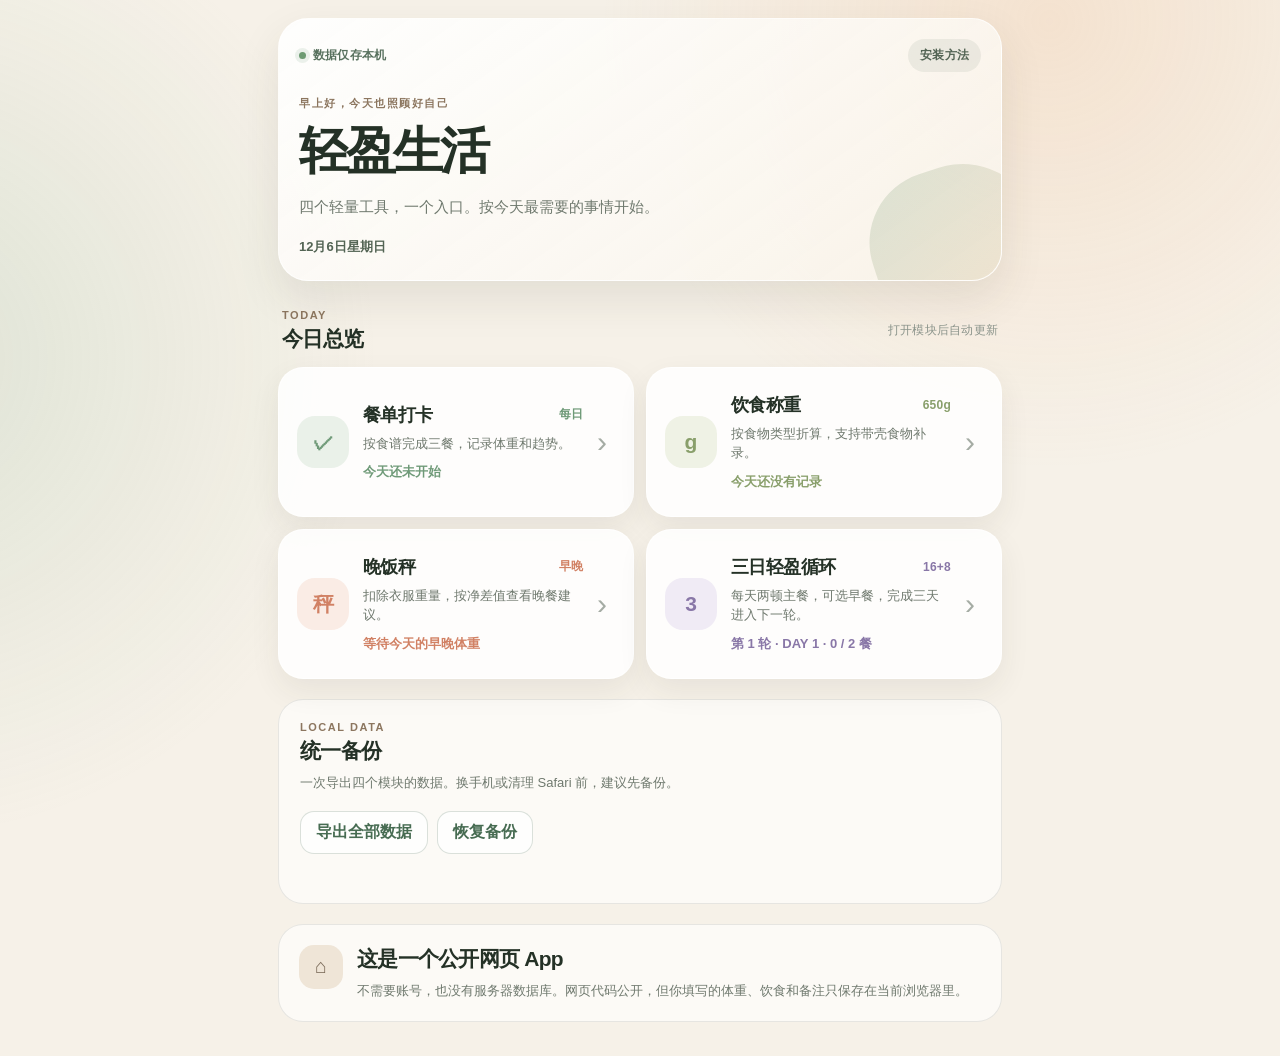
==== index.html @ 8e560f35 "Add unified PWA main files" ====
<!doctype html>
<html lang="zh-CN">
  <head>
    <meta charset="UTF-8" />
    <meta name="viewport" content="width=device-width, initial-scale=1, viewport-fit=cover" />
    <meta name="theme-color" content="#f6f1e8" />
    <meta name="description" content="把餐单打卡、饮食称重、晚餐体重判断和三日饮食循环放在一个 iPhone 主屏幕应用中。数据仅保存在本机。" />
    <meta name="apple-mobile-web-app-capable" content="yes" />
    <meta name="apple-mobile-web-app-status-bar-style" content="default" />
    <meta name="apple-mobile-web-app-title" content="轻盈生活" />
    <meta name="format-detection" content="telephone=no" />
    <link rel="manifest" href="./manifest.webmanifest" />
    <link rel="apple-touch-icon" href="./apple-touch-icon.png" />
    <link rel="icon" type="image/png" sizes="192x192" href="./icon-192.png" />
    <link rel="stylesheet" href="./styles.css?v=1" />
    <title>轻盈生活｜饮食与体重助手</title>
  </head>
  <body>
    <div class="page-shell">
      <header class="hero">
        <div class="hero-topline">
          <span class="privacy-chip"><i aria-hidden="true"></i> 数据仅存本机</span>
          <button class="install-button" id="installOpen" type="button">安装方法</button>
        </div>
        <p class="eyebrow" id="greeting">今天也照顾好自己</p>
        <h1>轻盈生活</h1>
        <p class="hero-copy">四个轻量工具，一个入口。按今天最需要的事情开始。</p>
        <div class="hero-date" id="todayLabel"></div>
      </header>

      <main>
        <section aria-labelledby="overviewTitle">
          <div class="section-heading">
            <div>
              <p class="section-kicker">TODAY</p>
              <h2 id="overviewTitle">今日总览</h2>
            </div>
            <span class="refresh-note">打开模块后自动更新</span>
          </div>

          <div class="module-grid">
            <a class="module-card checkin-card" href="./modules/checkin/" data-module="checkin">
              <div class="module-icon" aria-hidden="true">✓</div>
              <div class="module-copy">
                <div class="module-title-row"><h3>餐单打卡</h3><span>每日</span></div>
                <p>按食谱完成三餐，记录体重和趋势。</p>
                <strong class="module-status" id="checkinStatus">今天还未开始</strong>
              </div>
              <span class="module-arrow" aria-hidden="true">›</span>
            </a>

            <a class="module-card weight-card" href="./modules/weight-log/" data-module="weight-log">
              <div class="module-icon" aria-hidden="true">g</div>
              <div class="module-copy">
                <div class="module-title-row"><h3>饮食称重</h3><span>650g</span></div>
                <p>按食物类型折算，支持带壳食物补录。</p>
                <strong class="module-status" id="weightStatus">今天还没有记录</strong>
              </div>
              <span class="module-arrow" aria-hidden="true">›</span>
            </a>

            <a class="module-card dinner-card" href="./modules/dinner/" data-module="dinner">
              <div class="module-icon" aria-hidden="true">秤</div>
              <div class="module-copy">
                <div class="module-title-row"><h3>晚饭秤</h3><span>早晚</span></div>
                <p>扣除衣服重量，按净差值查看晚餐建议。</p>
                <strong class="module-status" id="dinnerStatus">等待今天的早晚体重</strong>
              </div>
              <span class="module-arrow" aria-hidden="true">›</span>
            </a>

            <a class="module-card loop-card" href="./modules/loop/" data-module="loop">
              <div class="module-icon" aria-hidden="true">3</div>
              <div class="module-copy">
                <div class="module-title-row"><h3>三日轻盈循环</h3><span>16+8</span></div>
                <p>每天两顿主餐，可选早餐，完成三天进入下一轮。</p>
                <strong class="module-status" id="loopStatus">DAY 1 · 0 / 2 餐</strong>
              </div>
              <span class="module-arrow" aria-hidden="true">›</span>
            </a>
          </div>
        </section>

        <section class="data-card" aria-labelledby="dataTitle">
          <div>
            <p class="section-kicker">LOCAL DATA</p>
            <h2 id="dataTitle">统一备份</h2>
            <p>一次导出四个模块的数据。换手机或清理 Safari 前，建议先备份。</p>
          </div>
          <div class="data-actions">
            <button class="secondary-button" id="exportAll" type="button">导出全部数据</button>
            <label class="secondary-button file-button" for="importAll">恢复备份</label>
            <input id="importAll" type="file" accept="application/json,.json" />
          </div>
          <p class="data-message" id="dataMessage" role="status"></p>
        </section>

        <section class="about-card">
          <div class="about-icon" aria-hidden="true">⌂</div>
          <div>
            <h2>这是一个公开网页 App</h2>
            <p>不需要账号，也没有服务器数据库。网页代码公开，但你填写的体重、饮食和备注只保存在当前浏览器里。</p>
          </div>
        </section>
      </main>
    </div>

    <dialog id="installDialog">
      <form method="dialog">
        <button class="dialog-close" value="close" aria-label="关闭">×</button>
        <div class="dialog-mark" aria-hidden="true">↗</div>
        <h2>添加到 iPhone 主屏幕</h2>
        <ol>
          <li><span>1</span><p>用 <strong>Safari</strong> 打开本应用。</p></li>
          <li><span>2</span><p>点击底部的 <strong>分享</strong> 按钮。</p></li>
          <li><span>3</span><p>向下滑动，选择 <strong>添加到主屏幕</strong>。</p></li>
          <li><span>4</span><p>点击右上角 <strong>添加</strong>。</p></li>
        </ol>
        <p class="install-tip">如果从微信打开，请先从右上角菜单转到 Safari。</p>
        <button class="primary-button" value="close">知道了</button>
      </form>
    </dialog>

    <div class="toast" id="toast" role="status" aria-live="polite"></div>
    <script src="./app.js?v=2" defer></script>
  </body>
</html>
---- styles.css ----
:root {
  color-scheme: light;
  --ink: #243126;
  --muted: #6f796e;
  --paper: #f6f1e8;
  --surface: rgba(255, 255, 255, 0.86);
  --line: rgba(56, 70, 57, 0.11);
  --green: #476c52;
  --shadow: 0 18px 44px rgba(60, 58, 44, 0.1);
  font-family: -apple-system, BlinkMacSystemFont, "SF Pro Text", "PingFang SC", "Hiragino Sans GB", sans-serif;
}

* { box-sizing: border-box; }

html { min-height: 100%; background: var(--paper); }

body {
  min-width: 320px;
  min-height: 100vh;
  margin: 0;
  color: var(--ink);
  background:
    radial-gradient(circle at 82% 2%, rgba(238, 180, 131, 0.24), transparent 28rem),
    radial-gradient(circle at -8% 34%, rgba(140, 180, 147, 0.22), transparent 30rem),
    var(--paper);
}

button, input { font: inherit; }
button, a, label { -webkit-tap-highlight-color: transparent; }

.page-shell {
  width: min(100%, 760px);
  margin: 0 auto;
  padding: max(18px, env(safe-area-inset-top)) 18px max(34px, env(safe-area-inset-bottom));
}

.hero {
  position: relative;
  overflow: hidden;
  padding: 20px 20px 24px;
  border: 1px solid rgba(255,255,255,.7);
  border-radius: 30px;
  background: linear-gradient(145deg, rgba(255,255,255,.9), rgba(249,244,234,.82));
  box-shadow: var(--shadow);
}

.hero::after {
  position: absolute;
  right: -42px;
  bottom: -56px;
  width: 170px;
  height: 170px;
  border-radius: 48% 52% 62% 38%;
  background: linear-gradient(145deg, rgba(112,155,116,.22), rgba(232,173,118,.2));
  content: "";
  transform: rotate(-18deg);
}

.hero-topline, .section-heading, .module-title-row, .data-actions {
  display: flex;
  align-items: center;
}

.hero-topline { position: relative; z-index: 1; justify-content: space-between; gap: 12px; }

.privacy-chip, .install-button, .refresh-note, .module-title-row span {
  font-size: 12px;
  font-weight: 700;
  letter-spacing: .02em;
}

.privacy-chip {
  display: inline-flex;
  align-items: center;
  gap: 7px;
  color: #58715e;
}

.privacy-chip i { width: 7px; height: 7px; border-radius: 50%; background: #6e9b73; box-shadow: 0 0 0 4px rgba(110,155,115,.13); }

.install-button {
  padding: 8px 12px;
  border: 0;
  border-radius: 999px;
  color: #536454;
  background: rgba(75,104,80,.09);
}

.eyebrow, .section-kicker {
  margin: 24px 0 7px;
  color: #8c765f;
  font-size: 11px;
  font-weight: 800;
  letter-spacing: .14em;
}

.hero h1 { position: relative; z-index: 1; margin: 0; font-size: clamp(34px, 9vw, 50px); letter-spacing: -.06em; }
.hero-copy { position: relative; z-index: 1; max-width: 390px; margin: 10px 0 18px; color: var(--muted); font-size: 15px; line-height: 1.65; }
.hero-date { position: relative; z-index: 1; color: #536454; font-size: 13px; font-weight: 650; }

main { display: grid; gap: 20px; margin-top: 28px; }
.section-heading { justify-content: space-between; gap: 14px; margin: 0 4px 14px; }
.section-heading .section-kicker, .data-card .section-kicker { margin: 0 0 4px; }
.section-heading h2, .data-card h2, .about-card h2 { margin: 0; font-size: 21px; letter-spacing: -.035em; }
.refresh-note { color: #8c958c; font-weight: 500; }

.module-grid { display: grid; gap: 12px; }
.module-card {
  --accent: #6f9a78;
  --soft: #eaf1e9;
  position: relative;
  display: grid;
  grid-template-columns: 52px minmax(0, 1fr) 18px;
  align-items: center;
  gap: 14px;
  min-height: 128px;
  padding: 18px;
  border: 1px solid rgba(255,255,255,.75);
  border-radius: 25px;
  color: inherit;
  text-decoration: none;
  background: var(--surface);
  box-shadow: 0 12px 30px rgba(60,58,44,.075);
}
.module-card:active { transform: scale(.99); }
.weight-card { --accent: #899f6b; --soft: #eff2e5; }
.dinner-card { --accent: #d18164; --soft: #faece5; }
.loop-card { --accent: #8977a7; --soft: #f0ebf5; }

.module-icon {
  display: grid;
  place-items: center;
  width: 52px;
  height: 52px;
  border-radius: 18px;
  color: var(--accent);
  background: var(--soft);
  font-size: 21px;
  font-weight: 850;
}
.module-copy { min-width: 0; }
.module-title-row { justify-content: space-between; gap: 10px; }
.module-title-row h3 { margin: 0; font-size: 18px; letter-spacing: -.03em; }
.module-title-row span { flex: 0 0 auto; color: var(--accent); }
.module-copy p { margin: 7px 0 10px; color: var(--muted); font-size: 13px; line-height: 1.5; }
.module-status { display: block; overflow: hidden; color: var(--accent); font-size: 13px; text-overflow: ellipsis; white-space: nowrap; }
.module-arrow { color: #a5aca4; font-size: 30px; font-weight: 300; }

.data-card, .about-card {
  border: 1px solid var(--line);
  border-radius: 25px;
  background: rgba(255,255,255,.62);
}
.data-card { padding: 21px; }
.data-card > div:first-child > p:last-child, .about-card p { margin: 8px 0 0; color: var(--muted); font-size: 13px; line-height: 1.6; }
.data-actions { flex-wrap: wrap; gap: 9px; margin-top: 17px; }
.secondary-button, .primary-button {
  min-height: 43px;
  padding: 0 15px;
  border-radius: 14px;
  font-weight: 750;
}
.secondary-button { border: 1px solid rgba(71,108,82,.2); color: var(--green); background: rgba(255,255,255,.72); }
.file-button { display: inline-flex; align-items: center; cursor: pointer; }
#importAll { position: absolute; width: 1px; height: 1px; overflow: hidden; opacity: 0; }
.data-message { min-height: 18px; margin: 10px 0 0; color: #667b68; font-size: 12px; }

.about-card { display: grid; grid-template-columns: 44px 1fr; gap: 14px; padding: 20px; }
.about-icon { display: grid; place-items: center; width: 44px; height: 44px; border-radius: 15px; color: #7b6b59; background: #efe5d7; font-size: 20px; }

dialog {
  width: min(calc(100% - 36px), 430px);
  padding: 0;
  border: 0;
  border-radius: 28px;
  color: var(--ink);
  background: #fffdf9;
  box-shadow: 0 30px 80px rgba(45,44,38,.24);
}
dialog::backdrop { background: rgba(32,37,32,.42); backdrop-filter: blur(6px); }
dialog form { position: relative; padding: 27px 23px 22px; }
.dialog-close { position: absolute; top: 14px; right: 15px; width: 34px; height: 34px; border: 0; border-radius: 50%; color: #667067; background: #f1eee8; font-size: 23px; }
.dialog-mark { display: grid; place-items: center; width: 48px; height: 48px; border-radius: 17px; color: #fff; background: var(--green); font-size: 24px; }
dialog h2 { margin: 18px 0 13px; font-size: 24px; }
dialog ol { display: grid; gap: 10px; margin: 0; padding: 0; list-style: none; }
dialog li { display: grid; grid-template-columns: 28px 1fr; gap: 10px; align-items: start; }
dialog li span { display: grid; place-items: center; width: 28px; height: 28px; border-radius: 50%; color: var(--green); background: #edf3ed; font-size: 12px; font-weight: 800; }
dialog li p { margin: 4px 0; color: #566056; font-size: 14px; line-height: 1.45; }
.install-tip { margin: 16px 0; padding: 11px 13px; border-radius: 13px; color: #7d705f; background: #f7f0e6; font-size: 12px; line-height: 1.55; }
.primary-button { width: 100%; border: 0; color: #fff; background: var(--green); }

.toast { position: fixed; left: 50%; bottom: max(22px, env(safe-area-inset-bottom)); z-index: 20; max-width: calc(100% - 36px); padding: 11px 16px; border-radius: 999px; color: #fff; background: rgba(36,49,38,.94); font-size: 13px; opacity: 0; pointer-events: none; transform: translate(-50%, 14px); transition: .2s ease; }
.toast.show { opacity: 1; transform: translate(-50%, 0); }

@media (min-width: 640px) {
  .module-grid { grid-template-columns: repeat(2, minmax(0, 1fr)); }
  .module-card { grid-template-columns: 52px minmax(0, 1fr) 18px; min-height: 150px; }
}

@media (prefers-reduced-motion: reduce) { *, *::before, *::after { scroll-behavior: auto !important; transition: none !important; } }
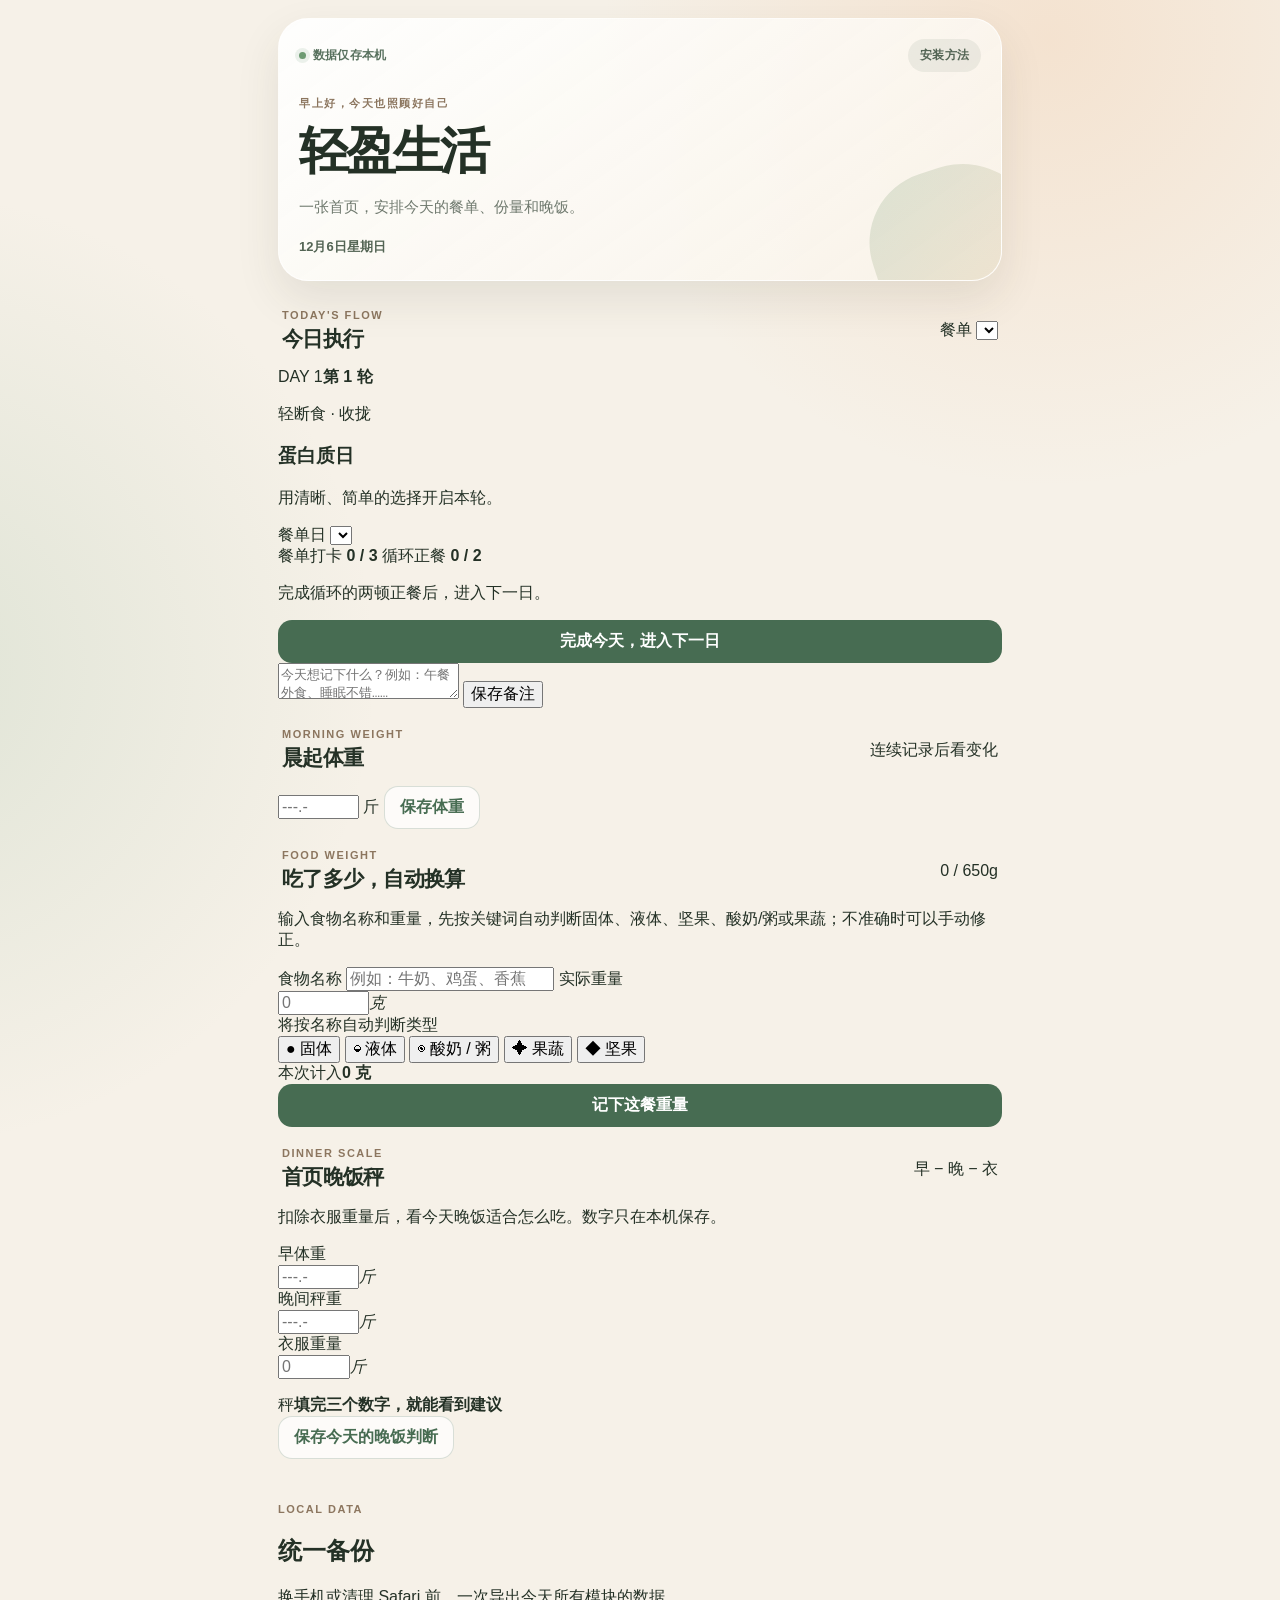
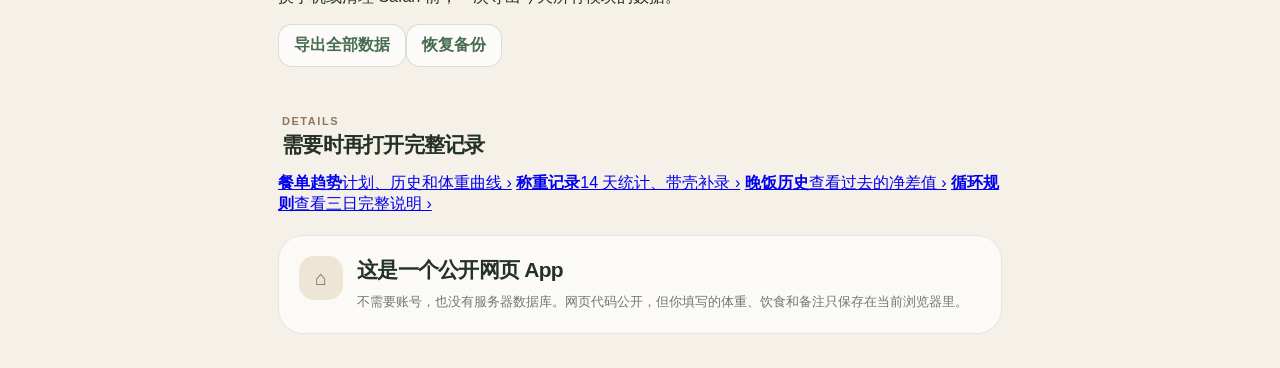
==== commit b7cdc6c1: "Integrate daily execution homepage" ====
--- a/index.html
+++ b/index.html
@@ -4,7 +4,7 @@
     <meta charset="UTF-8" />
     <meta name="viewport" content="width=device-width, initial-scale=1, viewport-fit=cover" />
     <meta name="theme-color" content="#f6f1e8" />
-    <meta name="description" content="把餐单打卡、饮食称重、晚餐体重判断和三日饮食循环放在一个 iPhone 主屏幕应用中。数据仅保存在本机。" />
+    <meta name="description" content="把餐单打卡、三日轻盈循环、食物重量判断和晚饭秤放在一个 iPhone 主屏幕应用中。数据仅保存在本机。" />
     <meta name="apple-mobile-web-app-capable" content="yes" />
     <meta name="apple-mobile-web-app-status-bar-style" content="default" />
     <meta name="apple-mobile-web-app-title" content="轻盈生活" />
@@ -12,8 +12,8 @@
     <link rel="manifest" href="./manifest.webmanifest" />
     <link rel="apple-touch-icon" href="./apple-touch-icon.png" />
     <link rel="icon" type="image/png" sizes="192x192" href="./icon-192.png" />
-    <link rel="stylesheet" href="./styles.css?v=1" />
-    <title>轻盈生活｜饮食与体重助手</title>
+    <link rel="stylesheet" href="./styles.css?v=3" />
+    <title>轻盈生活｜今日执行台</title>
   </head>
   <body>
     <div class="page-shell">
@@ -22,86 +22,150 @@
           <span class="privacy-chip"><i aria-hidden="true"></i> 数据仅存本机</span>
           <button class="install-button" id="installOpen" type="button">安装方法</button>
         </div>
-        <p class="eyebrow" id="greeting">今天也照顾好自己</p>
+        <p class="eyebrow" id="greeting">今日执行台</p>
         <h1>轻盈生活</h1>
-        <p class="hero-copy">四个轻量工具，一个入口。按今天最需要的事情开始。</p>
+        <p class="hero-copy">一张首页，安排今天的餐单、份量和晚饭。</p>
         <div class="hero-date" id="todayLabel"></div>
       </header>
 
       <main>
-        <section aria-labelledby="overviewTitle">
-          <div class="section-heading">
+        <section class="section-card flow-section" aria-labelledby="flowTitle">
+          <div class="section-heading flow-heading">
             <div>
-              <p class="section-kicker">TODAY</p>
-              <h2 id="overviewTitle">今日总览</h2>
+              <p class="section-kicker">TODAY'S FLOW</p>
+              <h2 id="flowTitle">今日执行</h2>
             </div>
-            <span class="refresh-note">打开模块后自动更新</span>
+            <label class="plan-select-label" for="planSelect">
+              <span>餐单</span>
+              <select id="planSelect" aria-label="选择餐单"></select>
+            </label>
           </div>
 
-          <div class="module-grid">
-            <a class="module-card checkin-card" href="./modules/checkin/" data-module="checkin">
-              <div class="module-icon" aria-hidden="true">✓</div>
-              <div class="module-copy">
-                <div class="module-title-row"><h3>餐单打卡</h3><span>每日</span></div>
-                <p>按食谱完成三餐，记录体重和趋势。</p>
-                <strong class="module-status" id="checkinStatus">今天还未开始</strong>
-              </div>
-              <span class="module-arrow" aria-hidden="true">›</span>
-            </a>
+          <div class="flow-summary">
+            <div class="cycle-badge"><span id="cycleDayPill">DAY 1</span><strong id="cycleRound">第 1 轮</strong></div>
+            <div class="flow-summary-copy">
+              <p class="summary-kicker" id="cycleSubtitle">轻断食 · 收拢</p>
+              <h3 id="cycleTitle">蛋白质日</h3>
+              <p id="cycleDescription">用清晰、简单的选择开启本轮。</p>
+            </div>
+            <label class="day-select-label" for="planDaySelect">
+              <span>餐单日</span>
+              <select id="planDaySelect" aria-label="选择餐单日"></select>
+            </label>
+          </div>
 
-            <a class="module-card weight-card" href="./modules/weight-log/" data-module="weight-log">
-              <div class="module-icon" aria-hidden="true">g</div>
-              <div class="module-copy">
-                <div class="module-title-row"><h3>饮食称重</h3><span>650g</span></div>
-                <p>按食物类型折算，支持带壳食物补录。</p>
-                <strong class="module-status" id="weightStatus">今天还没有记录</strong>
-              </div>
-              <span class="module-arrow" aria-hidden="true">›</span>
-            </a>
+          <div class="progress-pills" aria-label="今日进度">
+            <span class="progress-pill plan-progress">餐单打卡 <strong id="planProgress">0 / 3</strong></span>
+            <span class="progress-pill cycle-progress">循环正餐 <strong id="cycleProgress">0 / 2</strong></span>
+          </div>
 
-            <a class="module-card dinner-card" href="./modules/dinner/" data-module="dinner">
-              <div class="module-icon" aria-hidden="true">秤</div>
-              <div class="module-copy">
-                <div class="module-title-row"><h3>晚饭秤</h3><span>早晚</span></div>
-                <p>扣除衣服重量，按净差值查看晚餐建议。</p>
-                <strong class="module-status" id="dinnerStatus">等待今天的早晚体重</strong>
-              </div>
-              <span class="module-arrow" aria-hidden="true">›</span>
-            </a>
+          <div class="meal-flow" id="mealFlow"></div>
 
-            <a class="module-card loop-card" href="./modules/loop/" data-module="loop">
-              <div class="module-icon" aria-hidden="true">3</div>
-              <div class="module-copy">
-                <div class="module-title-row"><h3>三日轻盈循环</h3><span>16+8</span></div>
-                <p>每天两顿主餐，可选早餐，完成三天进入下一轮。</p>
-                <strong class="module-status" id="loopStatus">DAY 1 · 0 / 2 餐</strong>
-              </div>
-              <span class="module-arrow" aria-hidden="true">›</span>
-            </a>
+          <div class="cycle-footer">
+            <p id="cycleHint">完成循环的两顿正餐后，进入下一日。</p>
+            <button class="primary-button" id="completeCycleDay" type="button" disabled>完成今天，进入下一日</button>
+          </div>
+
+          <div class="note-row">
+            <textarea id="dailyNote" rows="2" maxlength="160" placeholder="今天想记下什么？例如：午餐外食、睡眠不错……" aria-label="今日备注"></textarea>
+            <button class="text-button" id="saveNote" type="button">保存备注</button>
           </div>
         </section>
 
-        <section class="data-card" aria-labelledby="dataTitle">
+        <section class="section-card body-weight-section" aria-labelledby="bodyWeightTitle">
+          <div class="section-heading">
+            <div>
+              <p class="section-kicker">MORNING WEIGHT</p>
+              <h2 id="bodyWeightTitle">晨起体重</h2>
+            </div>
+            <span class="section-note" id="bodyWeightStatus">连续记录后看变化</span>
+          </div>
+          <div class="inline-entry">
+            <input id="bodyWeight" type="number" min="40" max="600" step="0.1" inputmode="decimal" placeholder="---.-" aria-label="晨起体重（斤）" />
+            <span>斤</span>
+            <button class="secondary-button" id="saveBodyWeight" type="button">保存体重</button>
+          </div>
+        </section>
+
+        <section class="section-card food-section" aria-labelledby="foodTitle">
+          <div class="section-heading">
+            <div>
+              <p class="section-kicker">FOOD WEIGHT</p>
+              <h2 id="foodTitle">吃了多少，自动换算</h2>
+            </div>
+            <span class="section-note" id="foodTotal">0 / 650g</span>
+          </div>
+          <p class="section-intro">输入食物名称和重量，先按关键词自动判断固体、液体、坚果、酸奶/粥或果蔬；不准确时可以手动修正。</p>
+          <form class="food-form" id="foodForm">
+            <label>
+              <span>食物名称</span>
+              <input id="foodName" type="text" maxlength="30" placeholder="例如：牛奶、鸡蛋、香蕉" autocomplete="off" />
+            </label>
+            <label>
+              <span>实际重量</span>
+              <div class="unit-input"><input id="foodWeight" type="number" min="1" max="9999" step="0.1" inputmode="decimal" placeholder="0" /><em>克</em></div>
+            </label>
+            <div class="food-detection" id="foodDetection" role="status">将按名称自动判断类型</div>
+            <div class="type-grid" id="typeGrid" aria-label="食物类型">
+              <button type="button" class="type-option selected" data-type="solid">● 固体</button>
+              <button type="button" class="type-option" data-type="liquid">◒ 液体</button>
+              <button type="button" class="type-option" data-type="soft">◉ 酸奶 / 粥</button>
+              <button type="button" class="type-option" data-type="produce">✦ 果蔬</button>
+              <button type="button" class="type-option" data-type="nuts">◆ 坚果</button>
+            </div>
+            <div class="food-preview"><span id="foodPreviewLabel">本次计入</span><strong id="foodPreview">0 克</strong></div>
+            <button class="primary-button" type="submit">记下这餐重量</button>
+          </form>
+          <div class="food-records" id="foodRecords"></div>
+        </section>
+
+        <section class="section-card dinner-section" aria-labelledby="dinnerTitle">
+          <div class="section-heading">
+            <div>
+              <p class="section-kicker">DINNER SCALE</p>
+              <h2 id="dinnerTitle">首页晚饭秤</h2>
+            </div>
+            <span class="section-note">早 − 晚 − 衣</span>
+          </div>
+          <p class="section-intro">扣除衣服重量后，看今天晚饭适合怎么吃。数字只在本机保存。</p>
+          <div class="dinner-inputs">
+            <label><span>早体重</span><div class="unit-input"><input id="morningWeight" type="number" min="40" max="600" step="0.1" inputmode="decimal" placeholder="---.-" /><em>斤</em></div></label>
+            <label><span>晚间秤重</span><div class="unit-input"><input id="eveningWeight" type="number" min="40" max="600" step="0.1" inputmode="decimal" placeholder="---.-" /><em>斤</em></div></label>
+            <label><span>衣服重量</span><div class="unit-input"><input id="clothingWeight" type="number" min="0" max="20" step="0.1" inputmode="decimal" placeholder="0" /><em>斤</em></div></label>
+          </div>
+          <p class="field-error" id="dinnerError" role="alert"></p>
+          <article class="dinner-result" id="dinnerResult">
+            <div class="result-empty" id="dinnerEmpty"><span aria-hidden="true">秤</span><strong>填完三个数字，就能看到建议</strong></div>
+            <div class="result-content" id="dinnerContent" hidden>
+              <div class="result-difference"><span>净差值</span><strong id="dinnerDifference">0.0 斤</strong></div>
+              <div class="result-copy"><span class="result-icon" id="dinnerIcon">饭</span><div><h3 id="dinnerRecommendation">吃正常晚饭</h3><p id="dinnerDetail"></p></div></div>
+              <p class="result-safety" id="dinnerSafety"></p>
+            </div>
+          </article>
+          <div class="dinner-actions"><button class="secondary-button" id="saveDinner" type="button" disabled>保存今天的晚饭判断</button><span id="dinnerSaved" role="status"></span></div>
+        </section>
+
+        <section class="section-card backup-section" aria-labelledby="backupTitle">
           <div>
             <p class="section-kicker">LOCAL DATA</p>
-            <h2 id="dataTitle">统一备份</h2>
-            <p>一次导出四个模块的数据。换手机或清理 Safari 前，建议先备份。</p>
+            <h2 id="backupTitle">统一备份</h2>
+            <p class="section-intro">换手机或清理 Safari 前，一次导出今天所有模块的数据。</p>
           </div>
-          <div class="data-actions">
-            <button class="secondary-button" id="exportAll" type="button">导出全部数据</button>
-            <label class="secondary-button file-button" for="importAll">恢复备份</label>
-            <input id="importAll" type="file" accept="application/json,.json" />
-          </div>
+          <div class="backup-actions"><button class="secondary-button" id="exportAll" type="button">导出全部数据</button><label class="secondary-button file-button" for="importAll">恢复备份</label><input id="importAll" type="file" accept="application/json,.json" /></div>
           <p class="data-message" id="dataMessage" role="status"></p>
         </section>
 
-        <section class="about-card">
-          <div class="about-icon" aria-hidden="true">⌂</div>
-          <div>
-            <h2>这是一个公开网页 App</h2>
-            <p>不需要账号，也没有服务器数据库。网页代码公开，但你填写的体重、饮食和备注只保存在当前浏览器里。</p>
+        <section class="more-section" aria-labelledby="moreTitle">
+          <div class="section-heading"><div><p class="section-kicker">DETAILS</p><h2 id="moreTitle">需要时再打开完整记录</h2></div></div>
+          <div class="detail-links">
+            <a href="./modules/checkin/"><strong>餐单趋势</strong><span>计划、历史和体重曲线 ›</span></a>
+            <a href="./modules/weight-log/"><strong>称重记录</strong><span>14 天统计、带壳补录 ›</span></a>
+            <a href="./modules/dinner/"><strong>晚饭历史</strong><span>查看过去的净差值 ›</span></a>
+            <a href="./modules/loop/"><strong>循环规则</strong><span>查看三日完整说明 ›</span></a>
           </div>
         </section>
+
+        <section class="about-card"><div class="about-icon" aria-hidden="true">⌂</div><div><h2>这是一个公开网页 App</h2><p>不需要账号，也没有服务器数据库。网页代码公开，但你填写的体重、饮食和备注只保存在当前浏览器里。</p></div></section>
       </main>
     </div>
 
@@ -110,18 +174,13 @@
         <button class="dialog-close" value="close" aria-label="关闭">×</button>
         <div class="dialog-mark" aria-hidden="true">↗</div>
         <h2>添加到 iPhone 主屏幕</h2>
-        <ol>
-          <li><span>1</span><p>用 <strong>Safari</strong> 打开本应用。</p></li>
-          <li><span>2</span><p>点击底部的 <strong>分享</strong> 按钮。</p></li>
-          <li><span>3</span><p>向下滑动，选择 <strong>添加到主屏幕</strong>。</p></li>
-          <li><span>4</span><p>点击右上角 <strong>添加</strong>。</p></li>
-        </ol>
+        <ol><li><span>1</span><p>用 <strong>Safari</strong> 打开本应用。</p></li><li><span>2</span><p>点击底部的 <strong>分享</strong> 按钮。</p></li><li><span>3</span><p>向下滑动，选择 <strong>添加到主屏幕</strong>。</p></li><li><span>4</span><p>点击右上角 <strong>添加</strong>。</p></li></ol>
         <p class="install-tip">如果从微信打开，请先从右上角菜单转到 Safari。</p>
         <button class="primary-button" value="close">知道了</button>
       </form>
     </dialog>
 
     <div class="toast" id="toast" role="status" aria-live="polite"></div>
-    <script src="./app.js?v=2" defer></script>
+    <script src="./app.js?v=3" defer></script>
   </body>
 </html>
